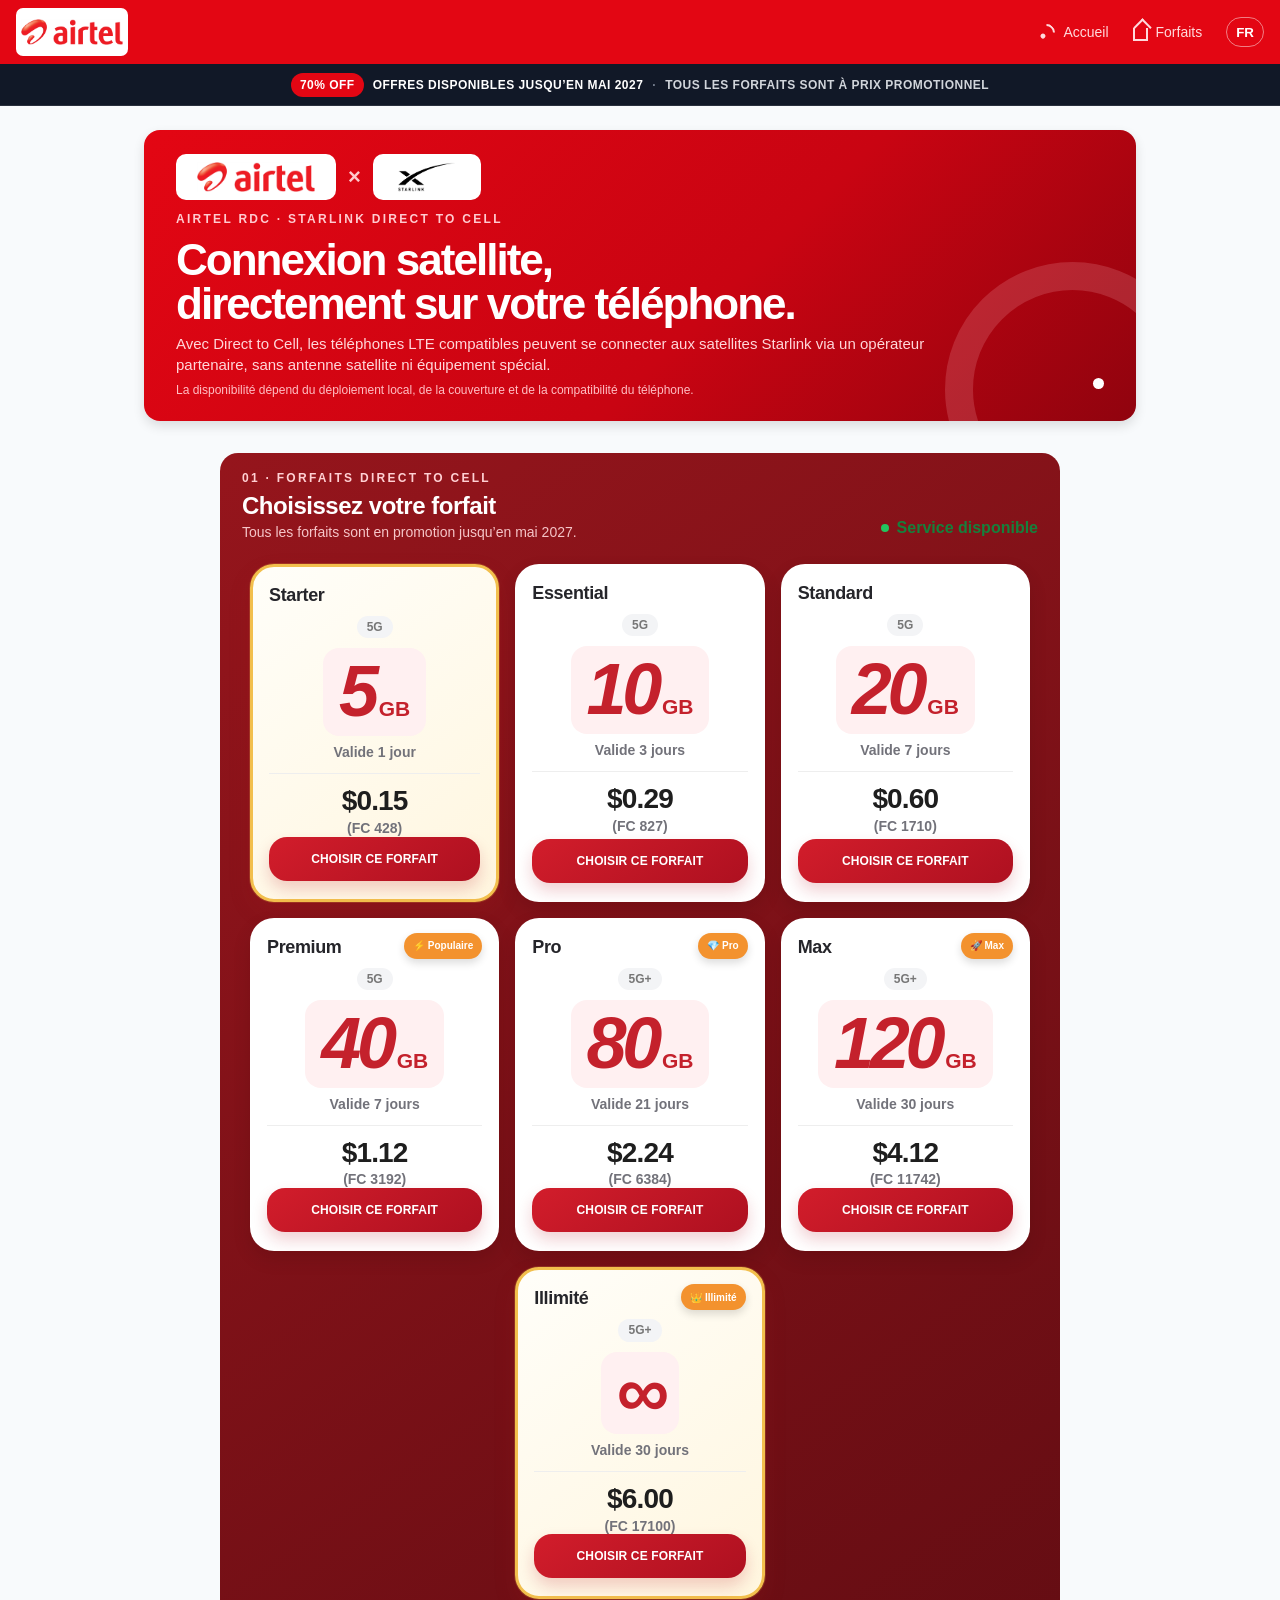
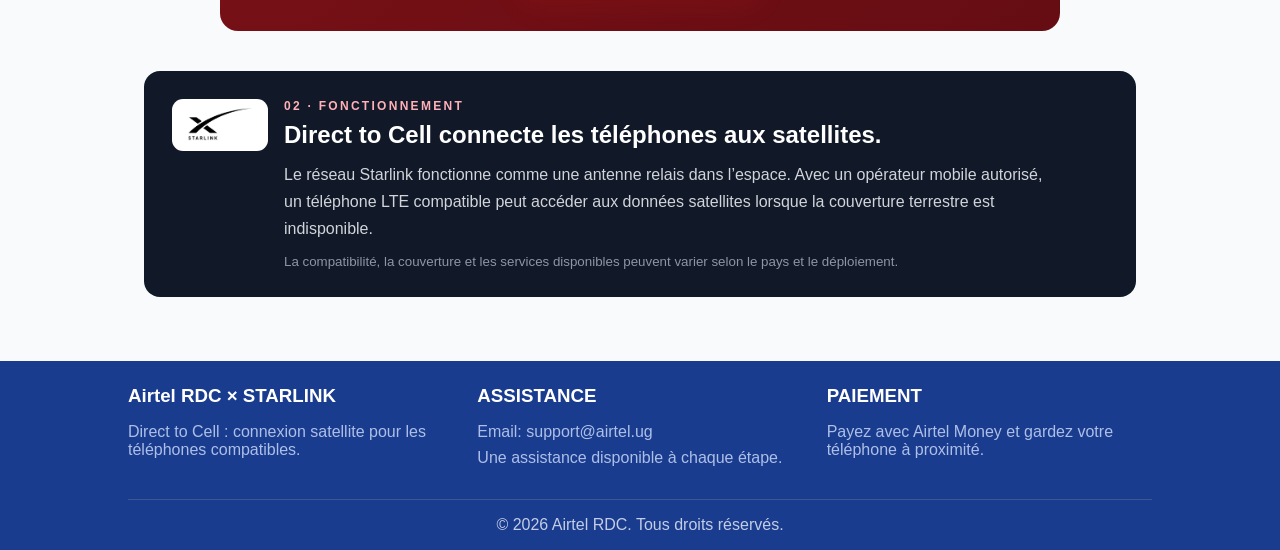
==== index.html @ 0c566816 "Add files via upload" ====
<!doctype html>
<html lang="fr">
<head>
  <meta charset="UTF-8">
  <meta name="viewport" content="width=device-width, initial-scale=1.0">
  <title>Airtel RDC × Starlink - Direct to Cell</title>
  <link rel="icon" href="airtel_logo.png">
  <link rel="stylesheet" href="styles.css">
</head>
<body>
  <header class="topbar">
    <div class="topbar-inner">
      <a class="brand" href="dashboard.html" aria-label="Airtel RDC">
        <img src="airtel_logo.png" alt="Airtel RDC">
      </a>
      <nav class="nav" aria-label="Navigation principale">
        <a href="dashboard.html"><span class="nav-icon wifi-icon" aria-hidden="true"></span><span>Accueil</span></a>
        <a href="index.html"><span class="nav-icon home-icon" aria-hidden="true"></span><span>Forfaits</span></a>
        <div class="language">
          <button class="active" data-lang="fr" type="button">FR</button>
        </div>
      </nav>
    </div>
  </header>

  <div class="offer-strip">
    <span class="offer-pill">70% off</span>
    <span>Offres disponibles jusqu’en mai 2027</span>
    <b>·</b>
    <span class="desktop-only">Tous les forfaits sont à prix promotionnel</span>
  </div>

  <main>
    <section class="hero">
      <div class="hero-content">
        <div class="partner-row">
          <div class="partner-logo airtel-partner"><img src="airtel_logo.png" alt="Airtel RDC"></div>
          <span class="times">×</span>
          <div class="partner-logo starlink-partner"><img src="starlink_logo.png" alt="Starlink"></div>
        </div>
        <p class="eyebrow">Airtel RDC · Starlink Direct to Cell</p>
        <h1>Connexion satellite,<br>directement sur votre téléphone.</h1>
        <p class="hero-lead">Avec Direct to Cell, les téléphones LTE compatibles peuvent se connecter aux satellites Starlink via un opérateur partenaire, sans antenne satellite ni équipement spécial.</p>
        <p class="hero-note">La disponibilité dépend du déploiement local, de la couverture et de la compatibilité du téléphone.</p>
      </div>
      <div class="hero-ring"></div>
      <div class="hero-dot"></div>
    </section>

    <section class="plans-section plans-section--bundles">
      <div class="plans-heading">
        <div>
          <p class="eyebrow red">01 · Forfaits Direct to Cell</p>
          <h2>Choisissez votre forfait</h2>
          <p class="subheading">Tous les forfaits sont en promotion jusqu’en mai 2027.</p>
        </div>
        <span class="service-status"><i></i>Service disponible</span>
      </div>

      <div class="plan-grid">
        <button class="plan-card plan-card--featured" type="button" data-plan="Starter" data-price="0.15" aria-label="Choisir le forfait Starter, 5 Go, valide 1 jour, 0,15 $ (FC 428)">
          <div class="plan-main">
            <h3 class="plan-name">Starter</h3>
            <span class="plan-network">5G</span>
            <span class="data-badge"><strong>5</strong><span>GB</span></span>
            <span class="plan-validity">Valide 1 jour</span>
            <span class="plan-divider"></span>
            <span class="plan-price"><strong><span class="price-usd">$0.15</span><span class="price-cdf">(FC 428)</span></strong></span>
            <span class="choose">CHOISIR CE FORFAIT</span>
          </div>
        </button>

        <button class="plan-card" type="button" data-plan="Essential" data-price="0.29" aria-label="Choisir le forfait Essential, 10 Go, valide 3 jours, 0,29 $ (FC 827)">
          <div class="plan-main">
            <h3 class="plan-name">Essential</h3>
            <span class="plan-network">5G</span>
            <span class="data-badge"><strong>10</strong><span>GB</span></span>
            <span class="plan-validity">Valide 3 jours</span>
            <span class="plan-divider"></span>
            <span class="plan-price"><strong><span class="price-usd">$0.29</span><span class="price-cdf">(FC 827)</span></strong></span>
            <span class="choose">CHOISIR CE FORFAIT</span>
          </div>
        </button>

        <button class="plan-card" type="button" data-plan="Standard" data-price="0.60" aria-label="Choisir le forfait Standard, 20 Go, valide 7 jours, 0,60 $ (FC 1710)">
          <div class="plan-main">
            <h3 class="plan-name">Standard</h3>
            <span class="plan-network">5G</span>
            <span class="data-badge"><strong>20</strong><span>GB</span></span>
            <span class="plan-validity">Valide 7 jours</span>
            <span class="plan-divider"></span>
            <span class="plan-price"><strong><span class="price-usd">$0.60</span><span class="price-cdf">(FC 1710)</span></strong></span>
            <span class="choose">CHOISIR CE FORFAIT</span>
          </div>
        </button>

        <button class="plan-card plan-card--popular" type="button" data-plan="Premium" data-price="1.12" aria-label="Choisir le forfait Premium, 40 Go, valide 7 jours, 1,12 $ (FC 3192)">
          <div class="plan-main">
            <h3 class="plan-name">Premium</h3>
            <span class="plan-tag">⚡ Populaire</span>
            <span class="plan-network">5G</span>
            <span class="data-badge"><strong>40</strong><span>GB</span></span>
            <span class="plan-validity">Valide 7 jours</span>
            <span class="plan-divider"></span>
            <span class="plan-price"><strong><span class="price-usd">$1.12</span><span class="price-cdf">(FC 3192)</span></strong></span>
            <span class="choose">CHOISIR CE FORFAIT</span>
          </div>
        </button>

        <button class="plan-card plan-card--tagged" type="button" data-plan="Pro" data-price="2.24" aria-label="Choisir le forfait Pro, 80 Go, valide 21 jours, 2,24 $ (FC 6384)">
          <div class="plan-main">
            <h3 class="plan-name">Pro</h3>
            <span class="plan-tag">💎 Pro</span>
            <span class="plan-network">5G+</span>
            <span class="data-badge"><strong>80</strong><span>GB</span></span>
            <span class="plan-validity">Valide 21 jours</span>
            <span class="plan-divider"></span>
            <span class="plan-price"><strong><span class="price-usd">$2.24</span><span class="price-cdf">(FC 6384)</span></strong></span>
            <span class="choose">CHOISIR CE FORFAIT</span>
          </div>
        </button>

        <button class="plan-card plan-card--tagged" type="button" data-plan="Max" data-price="4.12" aria-label="Choisir le forfait Max, 120 Go, valide 30 jours, 4,12 $ (FC 11742)">
          <div class="plan-main">
            <h3 class="plan-name">Max</h3>
            <span class="plan-tag">🚀 Max</span>
            <span class="plan-network">5G+</span>
            <span class="data-badge"><strong>120</strong><span>GB</span></span>
            <span class="plan-validity">Valide 30 jours</span>
            <span class="plan-divider"></span>
            <span class="plan-price"><strong><span class="price-usd">$4.12</span><span class="price-cdf">(FC 11742)</span></strong></span>
            <span class="choose">CHOISIR CE FORFAIT</span>
          </div>
        </button>

        <button class="plan-card plan-card--featured plan-card--unlimited" type="button" data-plan="Unlimited" data-price="6.00" aria-label="Choisir le forfait Illimité, valide 30 jours, 6,00 $ (FC 17100)">
          <div class="plan-main">
            <h3 class="plan-name">Illimité</h3>
            <span class="plan-tag">👑 Illimité</span>
            <span class="plan-network">5G+</span>
            <span class="data-badge data-badge--unlimited"><strong>∞</strong></span>
            <span class="plan-validity">Valide 30 jours</span>
            <span class="plan-divider"></span>
            <span class="plan-price"><strong><span class="price-usd">$6.00</span><span class="price-cdf">(FC 17100)</span></strong></span>
            <span class="choose">CHOISIR CE FORFAIT</span>
          </div>
        </button>
      </div>
    </section>

    <section class="how">
      <div class="how-logo"><img src="starlink_logo.png" alt="Starlink"></div>
      <div>
        <p class="eyebrow red-light">02 · Fonctionnement</p>
        <h2>Direct to Cell connecte les téléphones aux satellites.</h2>
        <p>Le réseau Starlink fonctionne comme une antenne relais dans l’espace. Avec un opérateur mobile autorisé, un téléphone LTE compatible peut accéder aux données satellites lorsque la couverture terrestre est indisponible.</p>
        <small>La compatibilité, la couverture et les services disponibles peuvent varier selon le pays et le déploiement.</small>
      </div>
    </section>
  </main>

  <footer>
    <div class="footer-grid">
      <div>
        <h3>Airtel RDC × STARLINK</h3>
        <p>Direct to Cell : connexion satellite pour les téléphones compatibles.</p>
      </div>
      <div>
        <h3>ASSISTANCE</h3>
        <p>Email: support@airtel.ug</p>
        <p>Une assistance disponible à chaque étape.</p>
      </div>
      <div>
        <h3>PAIEMENT</h3>
        <p>Payez avec Airtel Money et gardez votre téléphone à proximité.</p>
      </div>
    </div>
    <div class="copyright">© 2026 Airtel RDC. Tous droits réservés.</div>
  </footer>

  <div class="modal" id="modal" role="dialog" aria-modal="true" aria-labelledby="modal-title" aria-hidden="true">
    <div class="modal-card">
      <div class="spinner"></div>
      <div class="modal-logos">
        <img src="airtel_logo.png" alt="Airtel RDC">
        <span>×</span>
        <img src="starlink_logo.png" alt="Starlink">
      </div>
      <h2 id="modal-title">Préparation de votre activation</h2>
      <p>Vous allez passer à l’étape Airtel Money.</p>
      <small>Veuillez ne pas fermer cette page.</small>
    </div>
  </div>
  <script src="script.js"></script>
</body>
</html>
---- styles.css ----
:root { --red:#e30613; --dark-red:#99040e; --blue:#1a3c8f; --ink:#17181c; }
* { box-sizing:border-box; }
html,body { margin:0; min-width:320px; overflow-x:hidden; }
body { font-family:Arial,Helvetica,sans-serif; background:#f8fafc; color:var(--ink); }
.topbar { height:64px; background:var(--red); color:#fff; box-shadow:0 2px 7px rgba(0,0,0,.12); }
.topbar-inner { max-width:1280px; height:100%; margin:auto; padding:0 16px; display:flex; align-items:center; justify-content:space-between; }
.brand img { height:48px; max-width:112px; object-fit:contain; background:#fff; border-radius:7px; padding:5px; display:block; }
.nav { display:flex; align-items:center; gap:24px; font-size:14px; }
.nav>a { color:#ffd9dc; text-decoration:none; display:flex; align-items:center; gap:8px; }
.nav>a:hover { color:#fff; }
.nav-icon { width:17px; height:17px; display:inline-block; position:relative; }
.wifi-icon { border:2px solid currentColor; border-left-color:transparent; border-right-color:transparent; border-bottom-color:transparent; border-radius:50%; transform:rotate(45deg); }
.wifi-icon:after { content:""; position:absolute; width:5px; height:5px; border-radius:50%; background:currentColor; left:4px; bottom:-1px; }
.home-icon { width:15px; height:13px; border:2px solid currentColor; border-top:0; margin-top:4px; }
.home-icon:before { content:""; position:absolute; width:11px; height:11px; border-left:2px solid currentColor; border-top:2px solid currentColor; transform:rotate(45deg); left:1px; top:-7px; }
.language { height:30px; display:flex; align-items:center; gap:5px; border:1px solid rgba(255,255,255,.48); border-radius:999px; padding:0 8px; font-size:11px; }
.language button { border:0; background:transparent; color:#ffbdc2; cursor:pointer; padding:3px 1px; }
.language button.active { color:#fff; font-weight:800; }
.language span { color:#ffb1b7; }
.offer-strip { height:42px; background:#111827; color:#fff; display:flex; align-items:center; justify-content:center; gap:9px; border-bottom:1px solid rgba(255,255,255,.1); text-transform:uppercase; font-size:12px; font-weight:800; letter-spacing:.04em; }
.offer-pill { background:var(--red); border-radius:999px; padding:5px 9px; }
.offer-strip b { color:#7b8493; }.offer-strip .desktop-only { color:#d1d5db; }
main { max-width:1024px; margin:auto; padding:24px 16px 64px; }
.hero { min-height:260px; border-radius:16px; position:relative; overflow:hidden; background:linear-gradient(135deg,#e30613 0%,#c90412 58%,#90030e 100%); color:#fff; box-shadow:0 5px 12px rgba(0,0,0,.12); }
.hero-content { position:relative; z-index:2; padding:24px 32px; }
.partner-row { display:flex; align-items:center; gap:12px; margin-bottom:12px; }
.partner-logo { height:46px; background:#fff; border-radius:10px; display:flex; align-items:center; padding:7px 10px; }
.partner-logo img { height:30px; object-fit:contain; }.airtel-partner img { width:140px; }.starlink-partner img { width:88px; }
.times { font-size:22px; color:#ffc9cd; font-weight:900; }
.eyebrow { margin:0 0 12px; color:#ffcbd0; text-transform:uppercase; font-size:12px; line-height:1.2; letter-spacing:.19em; font-weight:800; }
.hero h1 { margin:0 0 8px; font-size:44px; line-height:.98; letter-spacing:-.045em; max-width:760px; }
.hero-lead { max-width:760px; margin:0; color:#ffd7da; font-size:15px; line-height:1.4; }
.hero-note { margin:8px 0 0; color:#ffbec3; font-size:12px; }
.hero-ring { position:absolute; width:255px; height:255px; right:-64px; bottom:-96px; border:28px solid rgba(255,196,201,.18); border-radius:50%; }
.hero-dot { position:absolute; width:11px; height:11px; right:32px; bottom:32px; border-radius:50%; background:#fff; }
.plans-section { margin-top:32px; }
.plans-heading { display:flex; align-items:flex-end; justify-content:space-between; margin-bottom:16px; }
.eyebrow.red { color:#e30613; margin-bottom:7px; }
.plans-heading h2 { margin:0; font-size:24px; letter-spacing:-.02em; }
.subheading { margin:4px 0 0; color:#667085; font-size14px; font-size:14px; }
.service-status { display:flex; align-items:center; gap:8px; color:#16803c; font-size12px; font-weight:800; margin-bottom:3px; }
.service-status i { width:8px; height:8px; border-radius:50%; background:#22c55e; }
.plan-grid { max-width:840px; margin:0 auto; padding:8px; display:grid; grid-template-columns:repeat(3,minmax(0,1fr)); gap:16px; }
.plans-section { position:relative; }
.plans-section--bundles { max-width:840px; margin:32px auto 0; padding:18px 22px 24px; border-radius:18px; background:linear-gradient(145deg,#95151c,#650d13); }
.plans-section--bundles .plans-heading h2 { color:#fff; }
.plans-section--bundles .plans-heading .eyebrow.red { color:#ffd0d3; }
.plans-section--bundles .plans-heading .subheading { color:#f5c5c8; }
.plan-card { position:relative; width:100%; min-width:0; min-height:300px; border:1px solid rgba(255,255,255,.72); border-radius:24px; background:#fff; padding:18px 16px; text-align:center; font-family:inherit; cursor:pointer; box-shadow:0 8px 18px rgba(39,5,9,.14); transition:transform .2s ease,box-shadow .2s ease,border-color .2s ease; }
.plan-card:hover { transform:translateY(-3px); border-color:#ffd0d3; box-shadow:0 14px 26px rgba(30,0,0,.24); }
.plan-card:active { transform:translateY(-1px); }
.plan-card:focus-visible { outline:3px solid #f6b940; outline-offset:3px; }
.plan-card.selected,.plan-card--featured { border:3px solid #f2bf4d; background:linear-gradient(145deg,#fffef9,#fff6df); box-shadow:0 0 0 1px rgba(242,191,77,.18),0 10px 22px rgba(170,31,31,.16); }
.plan-card.selected:hover,.plan-card--featured:hover { border-color:#f2bf4d; box-shadow:0 0 0 1px rgba(242,191,77,.2),0 14px 28px rgba(170,31,31,.22); }
.plan-card--unlimited { grid-column:2; min-height:300px; }
.plan-main { position:relative; height:100%; min-height:262px; display:flex; flex-direction:column; align-items:center; }
.plan-name { align-self:flex-start; margin:0 0 10px; color:#25252a; font-size:18px; font-weight:800; letter-spacing:-.02em; }
.plan-network { color:#777; background:#f3f4f6; border-radius:999px; padding:4px 10px; font-size:12px; font-weight:800; line-height:1.2; margin-bottom:10px; }
.data-badge { display:flex; align-items:baseline; justify-content:center; gap:4px; color:#c4212c; background:#fff0f1; border-radius:16px; padding:7px 16px 9px; line-height:1; }
.data-badge strong { font-size:clamp(56px,7vw,72px); font-weight:800; font-style:italic; letter-spacing:-.06em; }
.data-badge span { font-size:clamp(16px,2.4vw,21px); font-weight:800; }
.data-badge--unlimited strong { font-size:74px; line-height:.9; font-style:normal; letter-spacing:-.08em; }
.plan-validity { margin-top:8px; color:#72727a; font-size:14px; font-weight:700; line-height:1.2; }
.plan-divider { width:100%; height:1px; flex:none; margin:12px 0 10px; background:#eee; }
.plan-price { color:#1e1e1e; line-height:1.2; }
.plan-price strong { font-size:28px; font-weight:700; letter-spacing:-.03em; white-space:nowrap; }
.plan-price .price-usd,
.plan-price .price-cdf { display:block; }
.plan-price .price-cdf { margin-top:2px; color:#72727a; font-size:14px; letter-spacing:0; }
.choose { width:100%; min-height:44px; display:flex; align-items:center; justify-content:center; margin-top:auto; border-radius:18px; background:linear-gradient(145deg,#d21d2b,#ae1020); box-shadow:0 8px 16px rgba(184,20,34,.2); color:#fff; font-size:12px; font-weight:800; letter-spacing:.01em; white-space:nowrap; }
.plan-tag { position:absolute; z-index:1; top:-4px; right:0; display:inline-flex; align-items:center; min-height:26px; border-radius:999px; padding:0 9px; background:#f3922e; box-shadow:0 4px 9px rgba(0,0,0,.14); color:#fff; font-size:10px; font-weight:800; white-space:nowrap; }
.plan-card--tagged .plan-name,.plan-card--popular .plan-name { padding-right:74px; }
.plan-card--tagged .plan-network { margin-top:0; }
.how { margin-top:40px; min-height:180px; display:flex; align-items:flex-start; gap:16px; border-radius:16px; background:#111827; color:#fff; padding:28px; }
.how-logo { flex:none; height:52px; background:#fff; border-radius:11px; padding:8px; }
.how-logo img { width:80px; height:34px; object-fit:contain; }
.eyebrow.red-light { color:#ffb1b7; margin-bottom:7px; }
.how h2 { margin:0; font-size24px; }
.how p:not(.eyebrow) { max-width:760px; margin:12px 0 0; color:#d1d5db; font-size14px; line-height:1.7; }
.how small { display:block; margin-top:12px; color:#8d96a5; font-size12px; }
footer { background:var(--blue); color:#aebfe7; padding:24px 16px 0; }
.footer-grid { max-width:1024px; margin:auto; display:grid; grid-template-columns:repeat(3,1fr); gap:24px; padding-bottom:24px; }
.footer-grid h3 { color:#fff; margin:0 0 16px; font-size16px; }.footer-grid p { margin:0 0 8px; font-size14px; }
.copyright { max-width:1024px; margin:auto; border-top:1px solid #385895; padding:16px 0; text-align:center; color:#c3cde5; font-size14px; }
.modal { position:fixed; z-index:50; inset:0; display:none; align-items:center; justify-content:center; background:rgba(0,0,0,.6); backdrop-filter:blur(4px); padding:16px; }
.modal.open { display:flex; }
.modal-card { width:340px; max-width:100%; border-radius:16px; background:#fff; padding:32px; text-align:center; box-shadow:0 20px 50px rgba(0,0,0,.25); }
.spinner { width:72px; height:72px; margin:0 auto 14px; border:4px solid #e30613; border-top-color:transparent; border-radius:50%; animation:spin .8s linear infinite; }
.modal-logos { display:flex; align-items:center; justify-content:center; gap:8px; }.modal-logos img { height:40px; max-width:95px; object-fit:contain; }.modal-logos span { color:#9ca3af; font-size22px; }
.modal-card h2 { margin:16px 0 8px; font-size24px; }.modal-card p { color:#6b7280; margin:0; }.modal-card small { display:block; color:#9ca3af; margin-top:16px; }
@keyframes spin { to { transform:rotate(360deg); } }
@media (max-width:640px) {
  .topbar { height:64px; }.topbar-inner { padding:0 12px; }.brand img { height:44px; }
  .nav { gap:8px; }.nav>a span:last-child { display:none; }.nav>a { padding:4px; }
  .language { height:28px; }.offer-strip { height:38px; font-size10px; gap:6px; }.desktop-only,.offer-strip b { display:none; }
  main { padding:16px 12px 48px; }.hero { min-height:280px; }.hero-content { padding:24px 16px 20px; }
  .partner-row { margin-bottom:12px; }.partner-logo { height:46px; }.airtel-partner img { width:132px; }.starlink-partner img { width:82px; }
  .eyebrow { font-size11px; }.hero h1 { font-size34px; line-height:1.02; }.hero-lead { font-size14px; }.hero-note { font-size11px; }
  .plans-section { margin-top:24px; }.plans-heading h2 { font-size20px; }.subheading { font-size12px; }.service-status { display:none; }
  .plans-section--bundles { width:calc(100% + 24px); margin:24px -12px 0; padding:18px 12px 24px; border-radius:0; }
  .plan-grid { max-width:680px; padding:0; grid-template-columns:repeat(2,minmax(0,1fr)); gap:12px; }
  .plan-card { min-height:238px; padding:12px 10px; border-radius:18px; }
  .plan-main { min-height:210px; }
  .plan-name { margin-bottom:8px; font-size:15px; }
  .plan-network { margin-bottom:8px; padding:3px 8px; font-size:11px; }
  .data-badge { border-radius:13px; padding:6px 12px 7px; }
  .data-badge strong { font-size:clamp(46px,13vw,56px); }
  .data-badge span { font-size:14px; }
  .data-badge--unlimited strong { font-size:38px; }
  .plan-validity { margin-top:6px; font-size:11px; }
  .plan-divider { margin:8px 0 6px; }
  .plan-price strong { font-size:clamp(20px,6vw,25px); }
  .plan-price .price-cdf { font-size:11px; }
  .choose { min-height:36px; border-radius:16px; font-size:10px; }
  .plan-tag { top:-3px; right:0; min-height:21px; padding:0 7px; font-size:9px; }
  .plan-card--tagged .plan-name,.plan-card--popular .plan-name { padding-right:60px; }
  .plan-card--unlimited { grid-column:1 / -1; min-height:238px; }
  .how { margin-top:24px; padding:20px; }.how-logo { width:58px; }.how-logo img { width:42px; }.how h2 { font-size20px; }.how p:not(.eyebrow) { font-size13px; }
  .footer-grid { grid-template-columns:1fr; gap:20px; }.footer-grid h3 { margin-bottom:10px; }
}
@media (prefers-reduced-motion: reduce) {
  .plan-card { transition:none; }
}
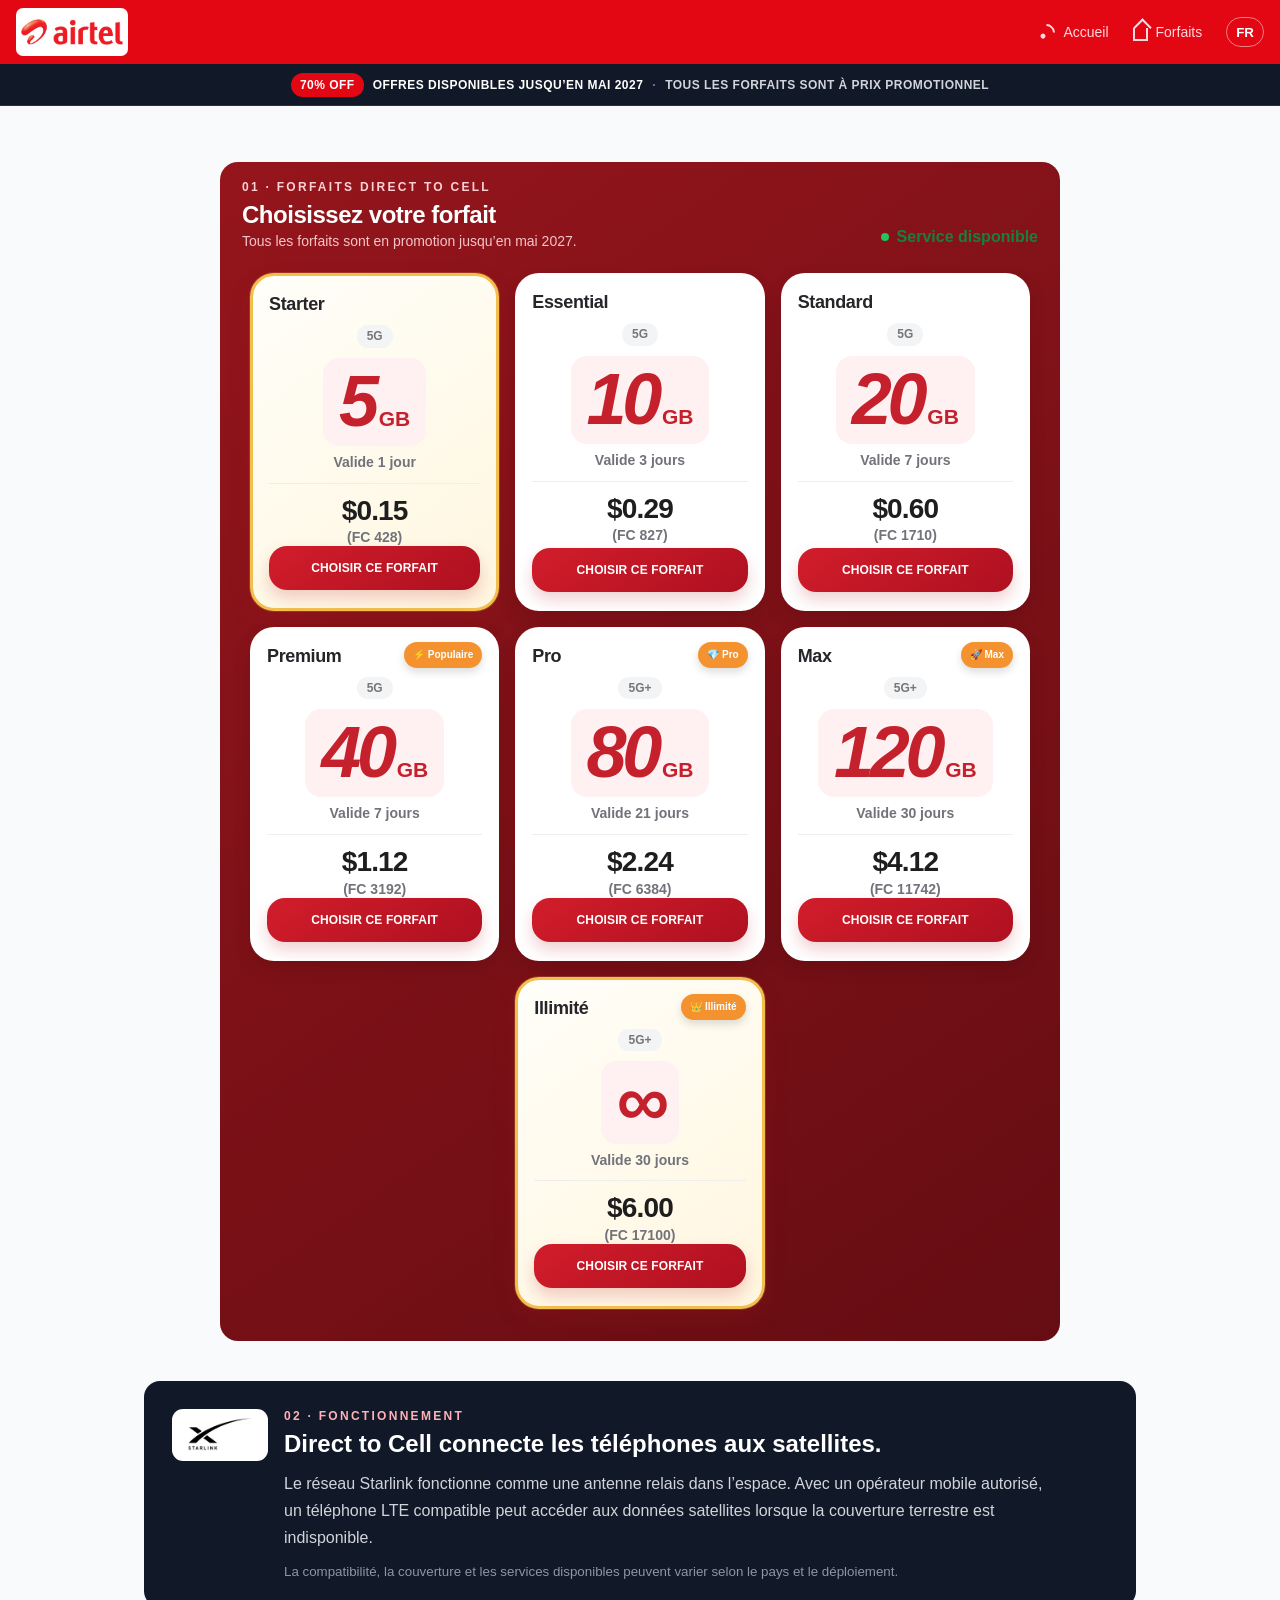
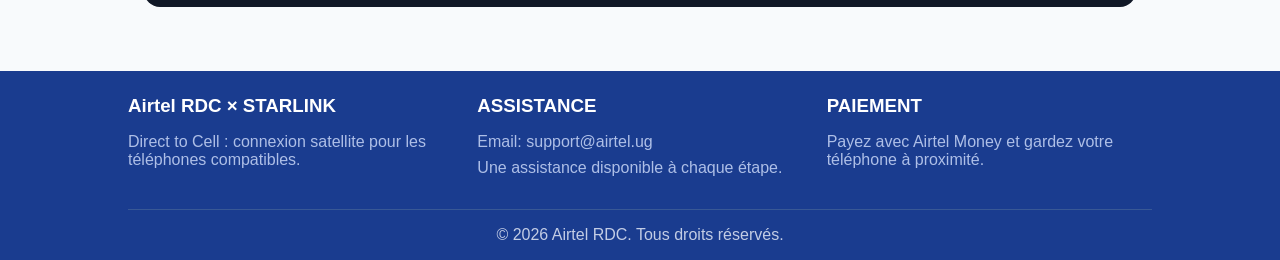
==== commit 17a263da: "Update index.html" ====
--- a/index.html
+++ b/index.html
@@ -10,11 +10,11 @@
 <body>
   <header class="topbar">
     <div class="topbar-inner">
-      <a class="brand" href="dashboard.html" aria-label="Airtel RDC">
+      <a class="brand" href="index.html" aria-label="Airtel RDC">
         <img src="airtel_logo.png" alt="Airtel RDC">
       </a>
       <nav class="nav" aria-label="Navigation principale">
-        <a href="dashboard.html"><span class="nav-icon wifi-icon" aria-hidden="true"></span><span>Accueil</span></a>
+        <a href="index.html"><span class="nav-icon wifi-icon" aria-hidden="true"></span><span>Accueil</span></a>
         <a href="index.html"><span class="nav-icon home-icon" aria-hidden="true"></span><span>Forfaits</span></a>
         <div class="language">
           <button class="active" data-lang="fr" type="button">FR</button>
@@ -31,22 +31,6 @@
   </div>
 
   <main>
-    <section class="hero">
-      <div class="hero-content">
-        <div class="partner-row">
-          <div class="partner-logo airtel-partner"><img src="airtel_logo.png" alt="Airtel RDC"></div>
-          <span class="times">×</span>
-          <div class="partner-logo starlink-partner"><img src="starlink_logo.png" alt="Starlink"></div>
-        </div>
-        <p class="eyebrow">Airtel RDC · Starlink Direct to Cell</p>
-        <h1>Connexion satellite,<br>directement sur votre téléphone.</h1>
-        <p class="hero-lead">Avec Direct to Cell, les téléphones LTE compatibles peuvent se connecter aux satellites Starlink via un opérateur partenaire, sans antenne satellite ni équipement spécial.</p>
-        <p class="hero-note">La disponibilité dépend du déploiement local, de la couverture et de la compatibilité du téléphone.</p>
-      </div>
-      <div class="hero-ring"></div>
-      <div class="hero-dot"></div>
-    </section>
-
     <section class="plans-section plans-section--bundles">
       <div class="plans-heading">
         <div>
